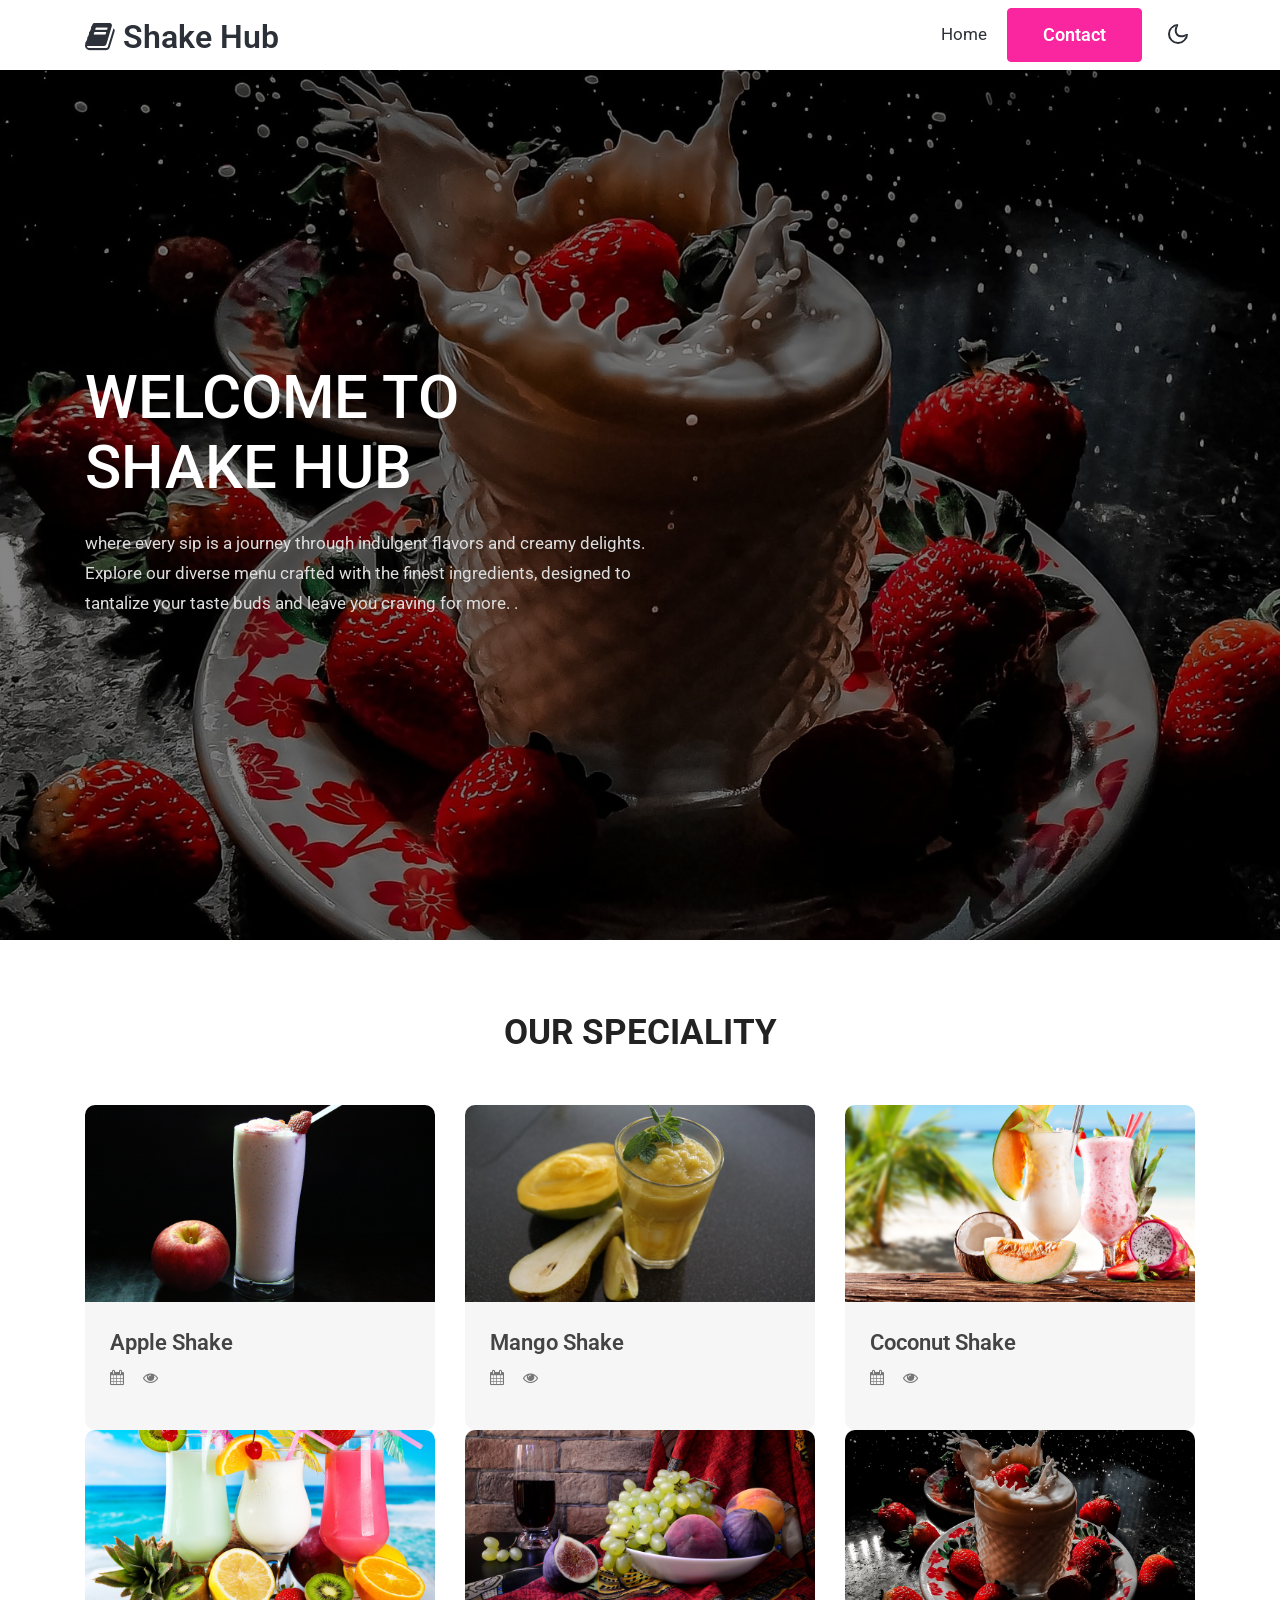
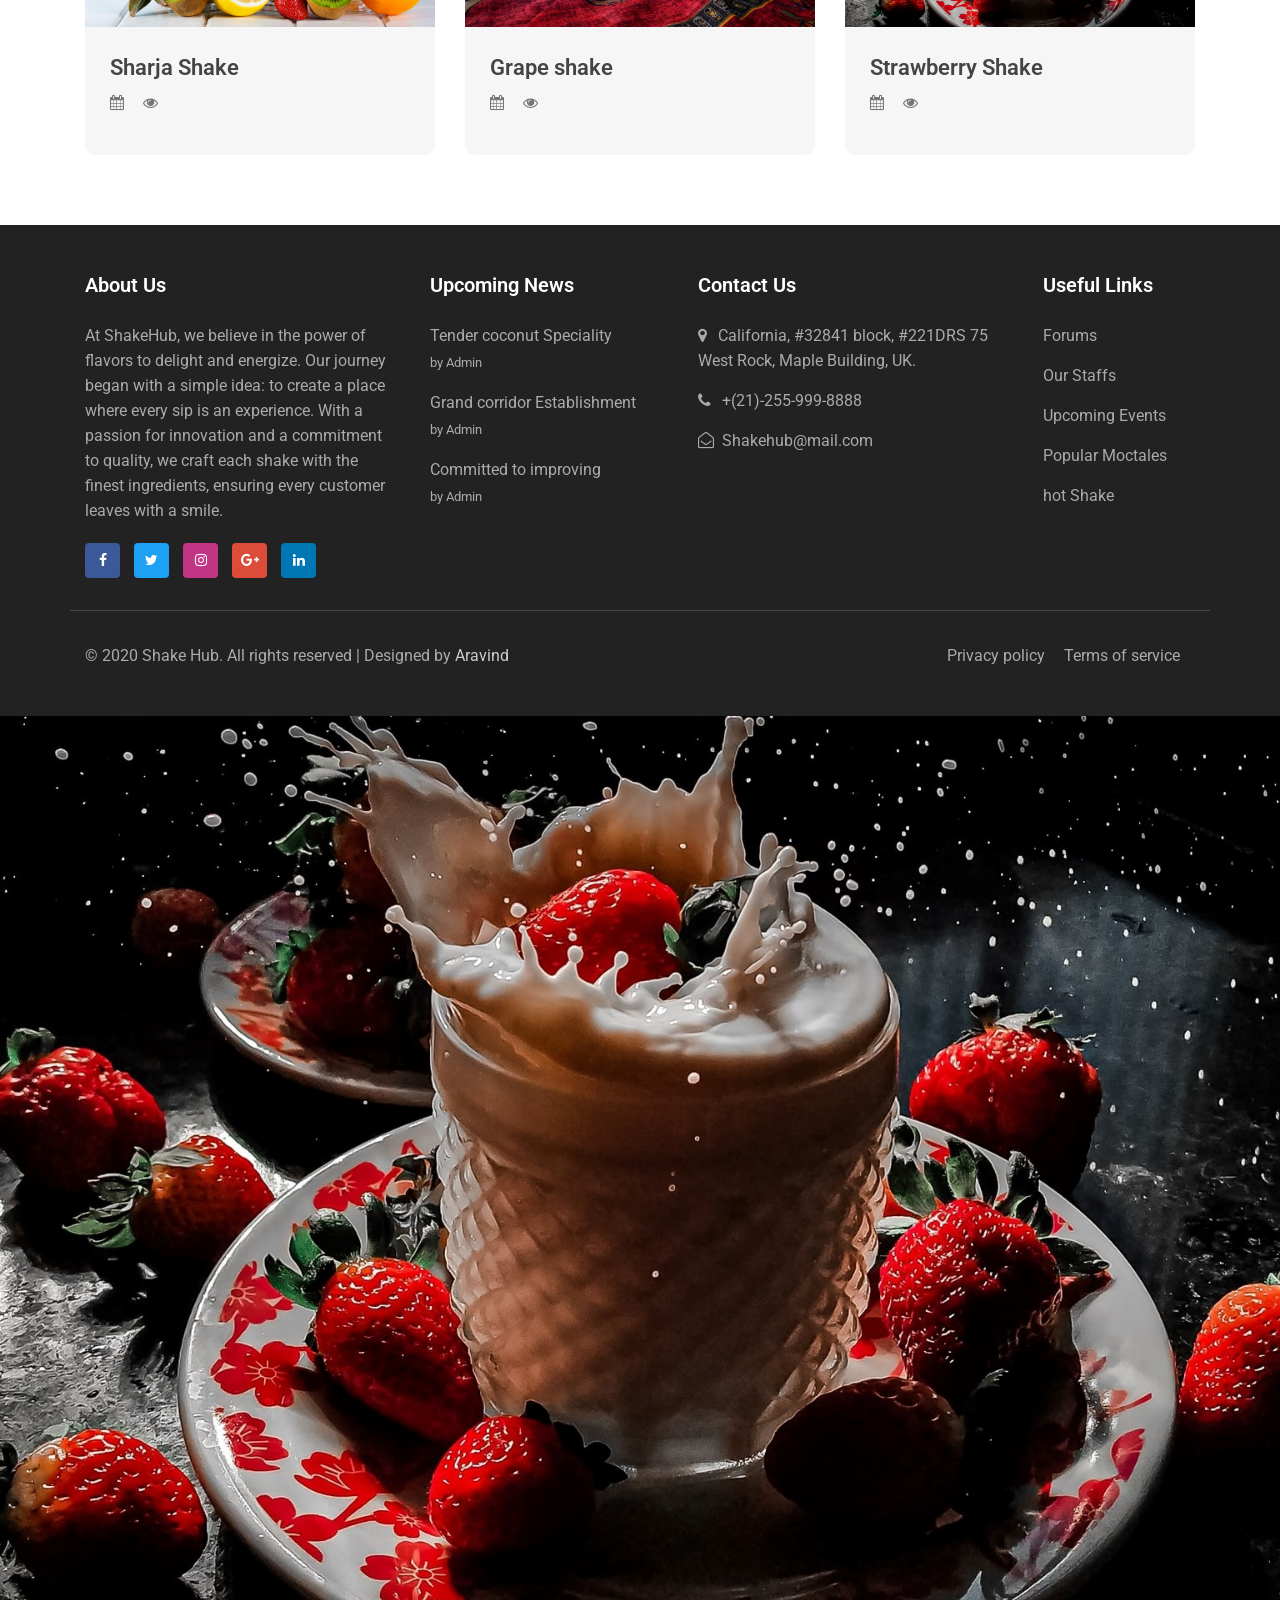
==== index.html @ 30f3d0b5 "Add files via upload" ====
<!DOCTYPE html>
<html lang="en">
<head>
    <!-- Required meta tags -->
    <meta charset="utf-8">
    <meta name="viewport" content="width=device-width, initial-scale=1, shrink-to-fit=no">
    <title>ShakeHub</title>
    <!-- Template CSS -->
    <link rel="stylesheet" href="assets/css/style-starter.css">
    <link href="//fonts.googleapis.com/css2?family=Roboto:wght@400;500;700&display=swap" rel="stylesheet">
    <link href="//fonts.googleapis.com/css2?family=Roboto:wght@300;400&display=swap" rel="stylesheet">
    <style>
        
		.w3l-hero-headers-9 .slide {
    background: url(assets/images/straw.jpg) no-repeat center;
    background-size: cover;
    -webkit-background-size: cover;
    -moz-background-size: cover;
    -o-background-size: cover;
    -ms-background-size: cover;
    min-height: calc(100vh - 30px);
    z-index: 0;
    position: relative;
    display: grid;
    align-items: center;
}
    </style>
</head>
<body id="home">
    <section class=" w3l-header-4">
        <!--header-->
        <header id="site-header">
            <div class="container">
                <nav class="navbar navbar-expand-lg navbar-dark stroke">
                    <h1><a class="navbar-brand" href="index.html">
                        <span class="fa fa-book"></span> Shake Hub
                    </a></h1>
                    <button class="navbar-toggler  collapsed bg-gradient" type="button" data-toggle="collapse" data-target="#navbarTogglerDemo02" aria-controls="navbarTogglerDemo02" aria-expanded="false" aria-label="Toggle navigation">
                        <span class="navbar-toggler-icon fa icon-expand fa-bars"></span>
                        <span class="navbar-toggler-icon fa icon-close fa-times"></span>
                    </button>
                    <div class="collapse navbar-collapse" id="navbarTogglerDemo02">
                        <ul class="navbar-nav ml-auto">
                            <li class="nav-item active">
                                <a class="nav-link" href="index.html">Home <span class="sr-only">(current)</span></a>
                            </li>
                            <li class="nav-item mr-2">
                                <a href="contact.html" class="btn btn-primary register d-lg-block btn-style">Contact</a>
                            </li>
                        </ul>
                    </div>
                    <div class="mobile-position">
                        <label class="theme-selector">
                            <input type="checkbox" id="themeToggle">
                            <i class="gg-sun"></i>
                            <i class="gg-moon"></i>
                        </label>
                    </div>
                </nav>
            </div>
        </header>
    </section>
    <script src="assets/js/jquery-3.3.1.min.js"></script> <!-- Common jquery plugin -->
    <script src="assets/js/bootstrap.min.js"></script>
    <script>
        $(window).on("scroll", function () {
          var scroll = $(window).scrollTop();
          if (scroll >= 80) {
            $("#site-header").addClass("nav-fixed");
          } else {
            $("#site-header").removeClass("nav-fixed");
          }
        });
        $(".navbar-toggler").on("click", function () {
          $("header").toggleClass("active");
        });
        $(document).on("ready", function () {
          if ($(window).width() > 991) {
            $("header").removeClass("active");
          }
          $(window).on("resize", function () {
            if ($(window).width() > 991) {
              $("header").removeClass("active");
            }
          });
        });
    </script>
    <script>
        $(function () {
          $('.navbar-toggler').click(function () {
            $('body').toggleClass('noscroll');
          })
        });
    </script>
    <script>
        const bodyElement = document.querySelector('body');
        const themeToggle = document.querySelector('#themeToggle');
        const darkModeMql = window.matchMedia('(prefers-color-scheme: dark)');
        const currentTheme = localStorage.getItem('theme') ? localStorage.getItem('theme') : userPreference(darkModeMql);
        if (currentTheme) {
          bodyElement.classList.add(currentTheme);
          if (currentTheme === 'dark') {
            themeToggle.checked = true;
          }
        }
        function userPreference(e) {
          if (e.matches) {
            bodyElement.classList.add("dark");
            return "dark"
          } else {
            bodyElement.classList.remove("dark");
            return ""
          }
        }
        darkModeMql.addListener(userPreference);
        function themeSwitcher(e) {
          if (e.target.checked) {
            bodyElement.classList.add('dark');
            localStorage.setItem('theme', 'dark');
          } else {
            bodyElement.classList.remove('dark');
            localStorage.setItem('theme', '');
          }
        }
        themeToggle.addEventListener('change', themeSwitcher);
    </script>
    <section class="w3l-hero-headers-9" id="home">
      <div class="slide header11" data-selector="header11">
          <div class="container">
              <div class="banner-text ">
                  <h5 class=" ">WELCOME TO<br>  SHAKE HUB</h5>
                  <p class=" ">where every sip is a journey through indulgent flavors and creamy delights. Explore our diverse menu crafted with the finest ingredients, designed to tantalize your taste buds and leave you craving for more. .</p>
              </div>
          </div>
      </div>
    </section>
    <section class="w3l-covers-18">
        <div class="covers-main editContent">
            <div class="container">
              <div class="main-titles-head ">
                <h3 class="header-name">OUR SPECIALITY
                </h3>
            </div>
                <div class="gallery-image row">
                  <div class="col-lg-4 col-md-6">
                    <img src="assets/images/apple.jpg" alt="product" class="img-responsive ">
                    <div class="img-box">
                    <h5 class="mb-2"><a href="about.html">Apple Shake</a></h5>
                    <div class="blog-date"> 
                    <p class="pos-date"><span class="fa fa-calendar mr-1"></span></p> <p class="pos-date"><span class="fa fa-eye mr-1"></span></p></div>
                    <p class="para"></p>
                    </div>
                  </div>
                  <div class=" col-lg-4 col-md-6 top-top2">
                    <img src="assets/images/mango.jpg" alt="product" class="img-responsive ">
                    <div class="img-box">
                    <h5 class="mb-2"><a href="about.html">Mango Shake</a></h5>
                    <div class="blog-date"> 
                      <p class="pos-date"><span class="fa fa-calendar mr-1"></span></p> <p class="pos-date"><span class="fa fa-eye mr-1"></span> </p></div>
                      <p class="para"></p>
                  </div>
                </div>
                  <div class="col-lg-4 col-md-6 top-top">
                    <img src="assets/images/coconut.jpg" alt="product" class="img-responsive ">
                    <div class="img-box">
                    <h5 class="mb-2"><a href="about.html">Coconut Shake</a></h5>
                    <div class="blog-date"> 
                      <p class="pos-date"><span class="fa fa-calendar mr-1"></span></p> <p class="pos-date"><span class="fa fa-eye mr-1"></span> </p></div>
                      <p class="para"></p>
                  </div>
                  </div>
				  <div class="col-lg-4 col-md-6 top-top">
                    <img src="assets/images/sharja.jpg" alt="product" class="img-responsive ">
                    <div class="img-box">
                    <h5 class="mb-2"><a href="about.html">Sharja Shake</a></h5>
                    <div class="blog-date"> 
                      <p class="pos-date"><span class="fa fa-calendar mr-1"></span></p> <p class="pos-date"><span class="fa fa-eye mr-1"></span> </p></div>
                      <p class="para"></p>
                  </div>
                  </div>
				  <div class="col-lg-4 col-md-6 top-top">
                    <img src="assets/images/grape.jpg" alt="product" class="img-responsive ">
                    <div class="img-box">
                    <h5 class="mb-2"><a href="about.html">Grape shake</a></h5>
                    <div class="blog-date"> 
                      <p class="pos-date"><span class="fa fa-calendar mr-1"></span></p> <p class="pos-date"><span class="fa fa-eye mr-1"></span> </p></div>
                      <p class="para"></p>
                  </div>
                  </div>
				  <div class="col-lg-4 col-md-6 top-top">
                    <img src="assets/images/straw.jpg" alt="product" class="img-responsive ">
                    <div class="img-box">
                    <h5 class="mb-2"><a href="about.html">Strawberry Shake</a></h5>
                    <div class="blog-date"> 
                      <p class="pos-date"><span class="fa fa-calendar mr-1"></span></p> <p class="pos-date"><span class="fa fa-eye mr-1"></span> </p></div>
                      <p class="para"></p>
                  </div>
                  </div>
				  
                  </div>
                </div>
            </div>
        </div>
    </section>
    <section class="w3l-footer-29-main">
        <div class="footer-29 py-5 ">
          <div class="container">
            <div class="grid-col-4 footer-top-29">
                <div class="footer-list-29 footer-1">
                    <h2 class="footer-title-29">About Us</h2>
                    <p class="para">At ShakeHub, we believe in the power of flavors to delight and energize. Our journey began with a simple idea: to create a place where every sip is an experience. With a passion for innovation and a commitment to quality, we craft each shake with the finest ingredients, ensuring every customer leaves with a smile.</p>
                    <div class="main-social-footer-29">
                        <a href="#facebook" class="facebook"><span class="fa fa-facebook"></span></a>
                        <a href="#twitter" class="twitter"><span class="fa fa-twitter"></span></a>
                        <a href="#instagram" class="instagram"><span class="fa fa-instagram"></span></a>
                        <a href="#google-plus" class="google-plus"><span class="fa fa-google-plus"></span></a>
                        <a href="#linkedin" class="linkedin"><span class="fa fa-linkedin"></span></a>
                    </div>
                </div>
                <div class="footer-list-29 footer-2">
                    <ul>
                        <h6 class="footer-title-29">Upcoming News</h6>
                        <li><a href="#pages">Tender coconut Speciality</a>
                        <h5><a href="#pages">by Admin</a></h5></li>
                        <li><a href="#pages">Grand corridor Establishment</a><h5><a href="#pages">by Admin</a></h5></li>
                        <li><a href="#pages">Committed to improving</a><h5><a href="#pages">by Admin</a></h5></li>
                    </ul>
                </div>
                <div class="footer-list-29 footer-3">
                    <div class="properties">
                        <h6 class="footer-title-29">Contact Us</h6>
                        <ul>
                            <li><p><span class="fa fa-map-marker"></span>California, #32841 block,
                                #221DRS 75 West Rock,
                                Maple Building, UK.</p></li>
                            <li><a href="tel:+7-800-999-800"><span class="fa fa-phone"></span> +(21)-255-999-8888</a></li>
                            <li><a href="mailto:estate-mail@support.com" class="mail"><span class="fa fa-envelope-open-o"></span> Shakehub@mail.com</a></li>
                        </ul>
                    </div>
                </div>
                <div class="footer-list-29 footer-4">
                    <ul>
                        <h6 class="footer-title-29">Useful Links</h6>
                        <li><a href="#url">Forums</a></li>
                        <li><a href="#url">Our Staffs</a></li>
                        <li><a href="#url">Upcoming Events</a></li>
                        <li><a href="#url">Popular Moctales</a></li>
                        <li><a href="#url">hot Shake</a></li>
                    </ul>
                </div>
            </div>
            <div class=" bottom-copies row">
                <p class="copy-footer-29 col-lg-8">© 2020 Shake Hub. All rights reserved | Designed by <a href="//w3layouts.com">Aravind</a></p>
                <ul class="list-btm-29 col-lg-4">
                    <li><a href="#link">Privacy policy</a></li>
                    <li><a href="#link">Terms of service</a></li>
                </ul>
            </div>
            </div>
        </div>
    </section>
    <button onclick="topFunction()" id="movetop" title="Go to top">
        <span class="fa fa-level-up"></span>
    </button>
    <script>
        window.onscroll = function () {
            scrollFunction()
        };
        function scrollFunction() {
            if (document.body.scrollTop > 20 || document.documentElement.scrollTop > 20) {
                document.getElementById("movetop").style.display = "block";
            } else {
                document.getElementById("movetop").style.display = "none";
            }
        }
        function topFunction() {
            document.body.scrollTop = 0;
            document.documentElement.scrollTop = 0;
        }
    </script>
    <!-- /move top -->
    <!-- Chat bot container -->


   <div style="background-image: url('assets/images/straw.jpg'); /* Replace 'path/to/your/background-image.jpg' with the actual path to your background image */
              background-size: cover; /* Ensure the background image covers the entire container */
              background-position: center; /* Center the background image */
              height: 100vh; /* Make the container full height of the viewport */
              display: flex;
              justify-content: center; /* Center the content horizontally */
              align-items: center; /* Center the content vertically */">
    <!-- Iframe with Dialogflow Bot -->
    <iframe allow="microphone;" src="https://console.dialogflow.com/api-client/demo/embedded/a6f3248a-ba9b-4083-91e9-d83db0aa0bec" style="width: 350px; /* Set the width of the iframe */
              height: 430px; /* Set the height of the iframe */
              border: none; /* Remove border from the iframe */"></iframe>
  </div>
</body>
</html>
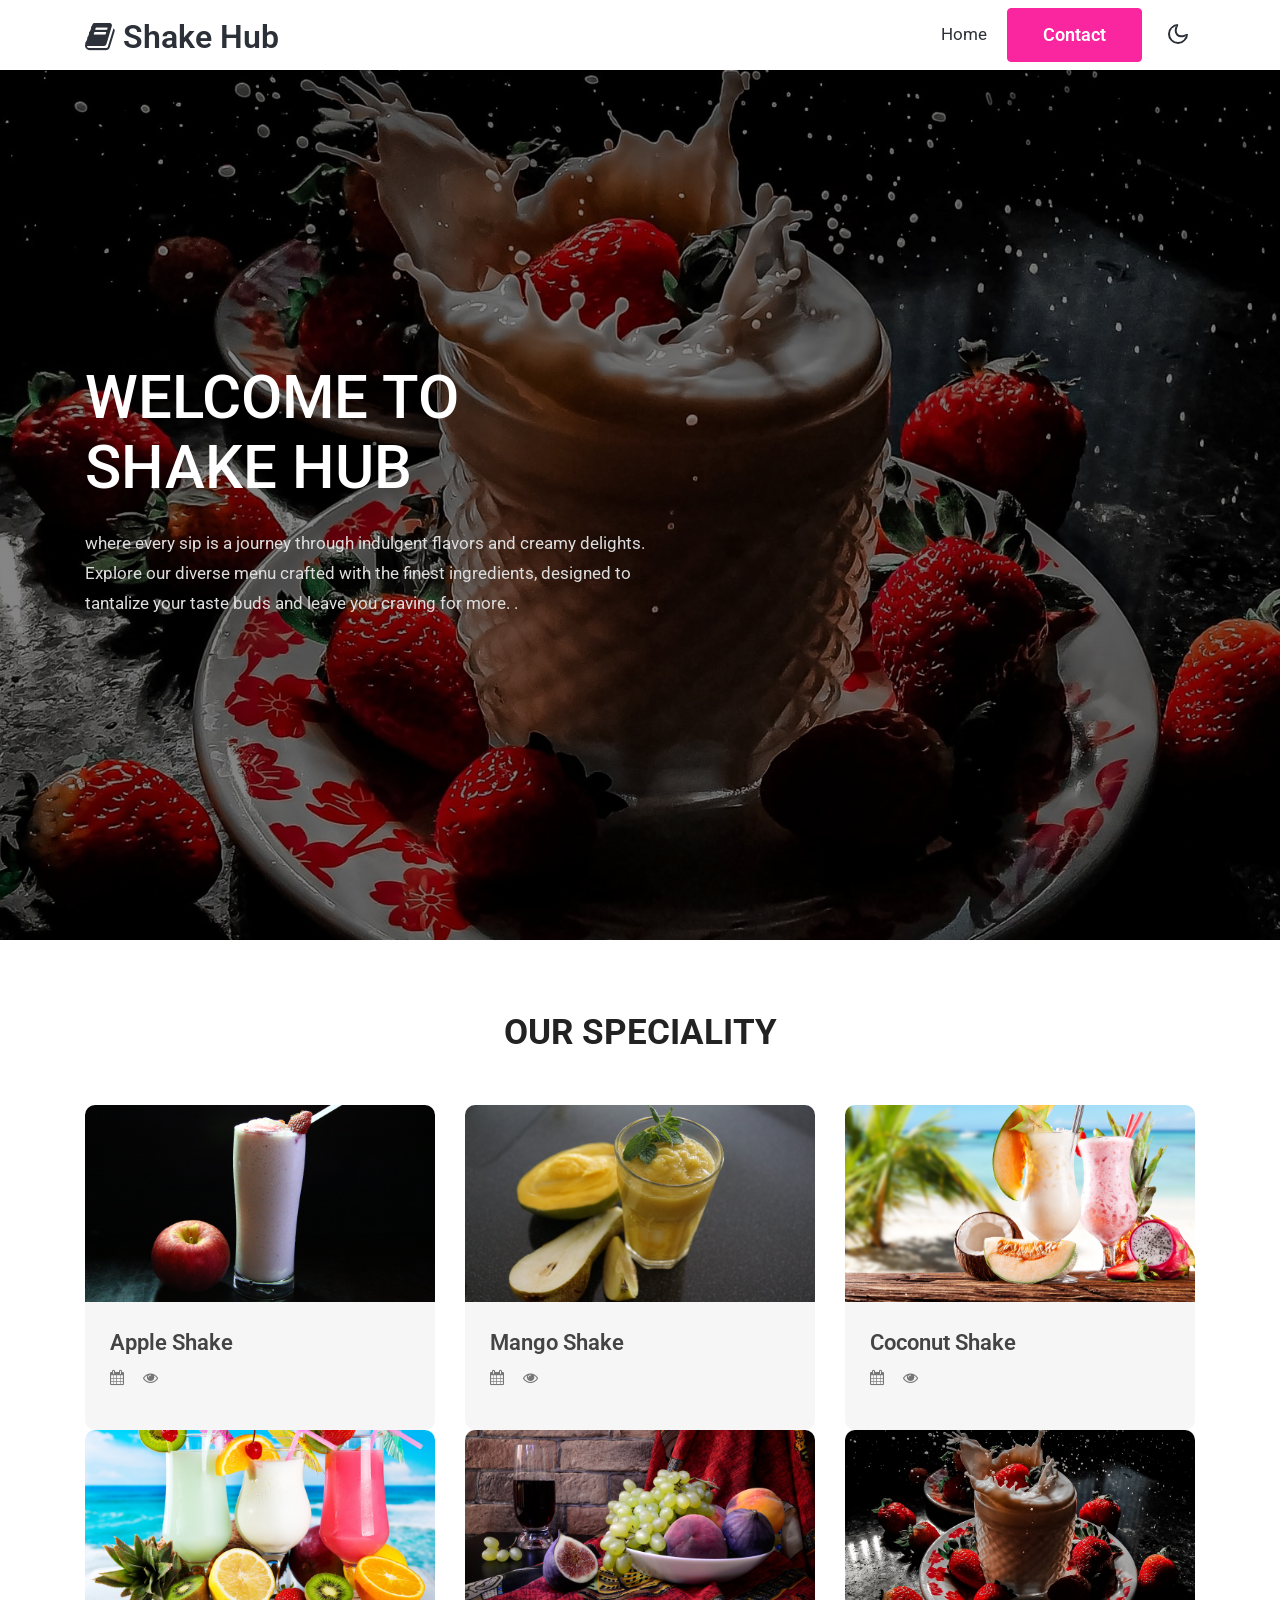
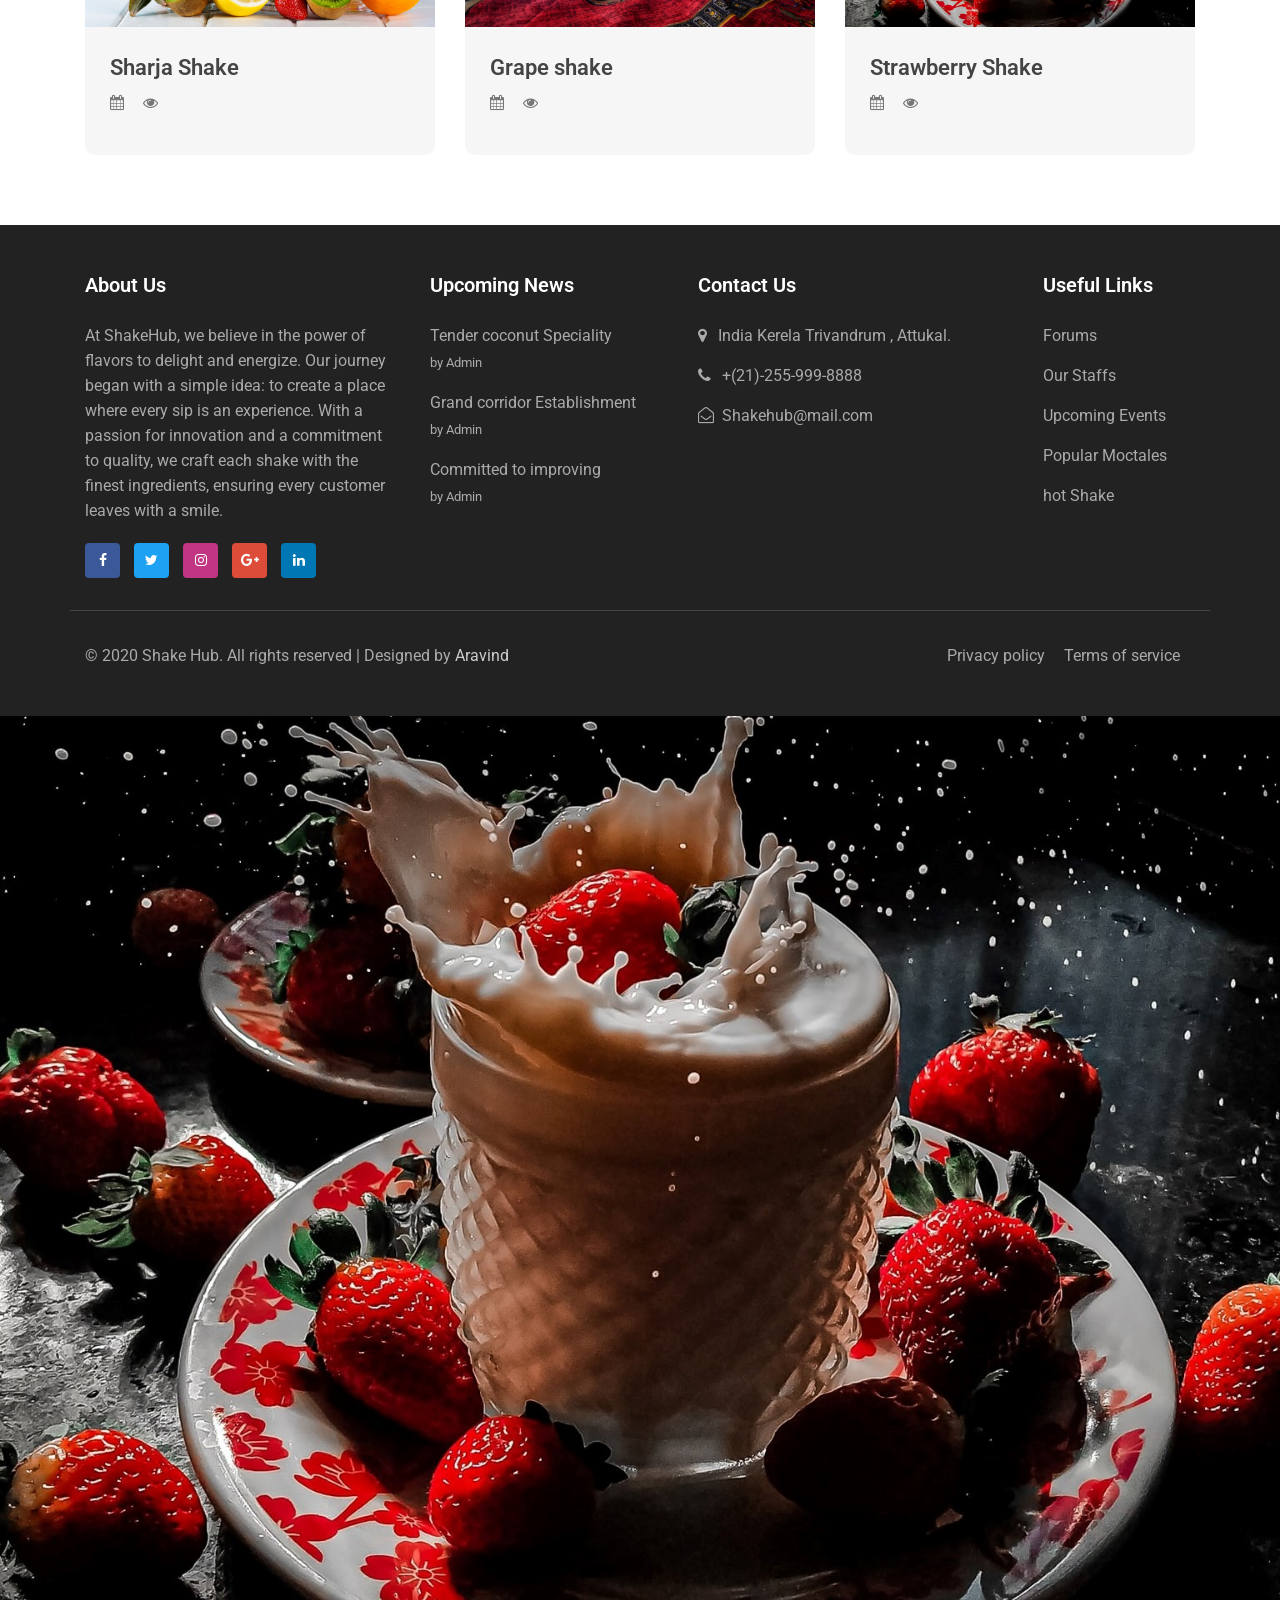
==== commit 1d2663bc: "Update index.html" ====
--- a/index.html
+++ b/index.html
@@ -145,7 +145,7 @@
                   <div class="col-lg-4 col-md-6">
                     <img src="assets/images/apple.jpg" alt="product" class="img-responsive ">
                     <div class="img-box">
-                    <h5 class="mb-2"><a href="about.html">Apple Shake</a></h5>
+                    <h5 class="mb-2"><a href="">Apple Shake</a></h5>
                     <div class="blog-date"> 
                     <p class="pos-date"><span class="fa fa-calendar mr-1"></span></p> <p class="pos-date"><span class="fa fa-eye mr-1"></span></p></div>
                     <p class="para"></p>
@@ -154,7 +154,7 @@
                   <div class=" col-lg-4 col-md-6 top-top2">
                     <img src="assets/images/mango.jpg" alt="product" class="img-responsive ">
                     <div class="img-box">
-                    <h5 class="mb-2"><a href="about.html">Mango Shake</a></h5>
+                    <h5 class="mb-2"><a href="">Mango Shake</a></h5>
                     <div class="blog-date"> 
                       <p class="pos-date"><span class="fa fa-calendar mr-1"></span></p> <p class="pos-date"><span class="fa fa-eye mr-1"></span> </p></div>
                       <p class="para"></p>
@@ -163,7 +163,7 @@
                   <div class="col-lg-4 col-md-6 top-top">
                     <img src="assets/images/coconut.jpg" alt="product" class="img-responsive ">
                     <div class="img-box">
-                    <h5 class="mb-2"><a href="about.html">Coconut Shake</a></h5>
+                    <h5 class="mb-2"><a href="">Coconut Shake</a></h5>
                     <div class="blog-date"> 
                       <p class="pos-date"><span class="fa fa-calendar mr-1"></span></p> <p class="pos-date"><span class="fa fa-eye mr-1"></span> </p></div>
                       <p class="para"></p>
@@ -172,7 +172,7 @@
 				  <div class="col-lg-4 col-md-6 top-top">
                     <img src="assets/images/sharja.jpg" alt="product" class="img-responsive ">
                     <div class="img-box">
-                    <h5 class="mb-2"><a href="about.html">Sharja Shake</a></h5>
+                    <h5 class="mb-2"><a href="">Sharja Shake</a></h5>
                     <div class="blog-date"> 
                       <p class="pos-date"><span class="fa fa-calendar mr-1"></span></p> <p class="pos-date"><span class="fa fa-eye mr-1"></span> </p></div>
                       <p class="para"></p>
@@ -181,7 +181,7 @@
 				  <div class="col-lg-4 col-md-6 top-top">
                     <img src="assets/images/grape.jpg" alt="product" class="img-responsive ">
                     <div class="img-box">
-                    <h5 class="mb-2"><a href="about.html">Grape shake</a></h5>
+                    <h5 class="mb-2"><a href="">Grape shake</a></h5>
                     <div class="blog-date"> 
                       <p class="pos-date"><span class="fa fa-calendar mr-1"></span></p> <p class="pos-date"><span class="fa fa-eye mr-1"></span> </p></div>
                       <p class="para"></p>
@@ -190,7 +190,7 @@
 				  <div class="col-lg-4 col-md-6 top-top">
                     <img src="assets/images/straw.jpg" alt="product" class="img-responsive ">
                     <div class="img-box">
-                    <h5 class="mb-2"><a href="about.html">Strawberry Shake</a></h5>
+                    <h5 class="mb-2"><a href="">Strawberry Shake</a></h5>
                     <div class="blog-date"> 
                       <p class="pos-date"><span class="fa fa-calendar mr-1"></span></p> <p class="pos-date"><span class="fa fa-eye mr-1"></span> </p></div>
                       <p class="para"></p>
@@ -230,9 +230,9 @@
                     <div class="properties">
                         <h6 class="footer-title-29">Contact Us</h6>
                         <ul>
-                            <li><p><span class="fa fa-map-marker"></span>California, #32841 block,
-                                #221DRS 75 West Rock,
-                                Maple Building, UK.</p></li>
+                            <li><p><span class="fa fa-map-marker"></span>India Kerela Trivandrum ,
+                                
+                                 Attukal.</p></li>
                             <li><a href="tel:+7-800-999-800"><span class="fa fa-phone"></span> +(21)-255-999-8888</a></li>
                             <li><a href="mailto:estate-mail@support.com" class="mail"><span class="fa fa-envelope-open-o"></span> Shakehub@mail.com</a></li>
                         </ul>
